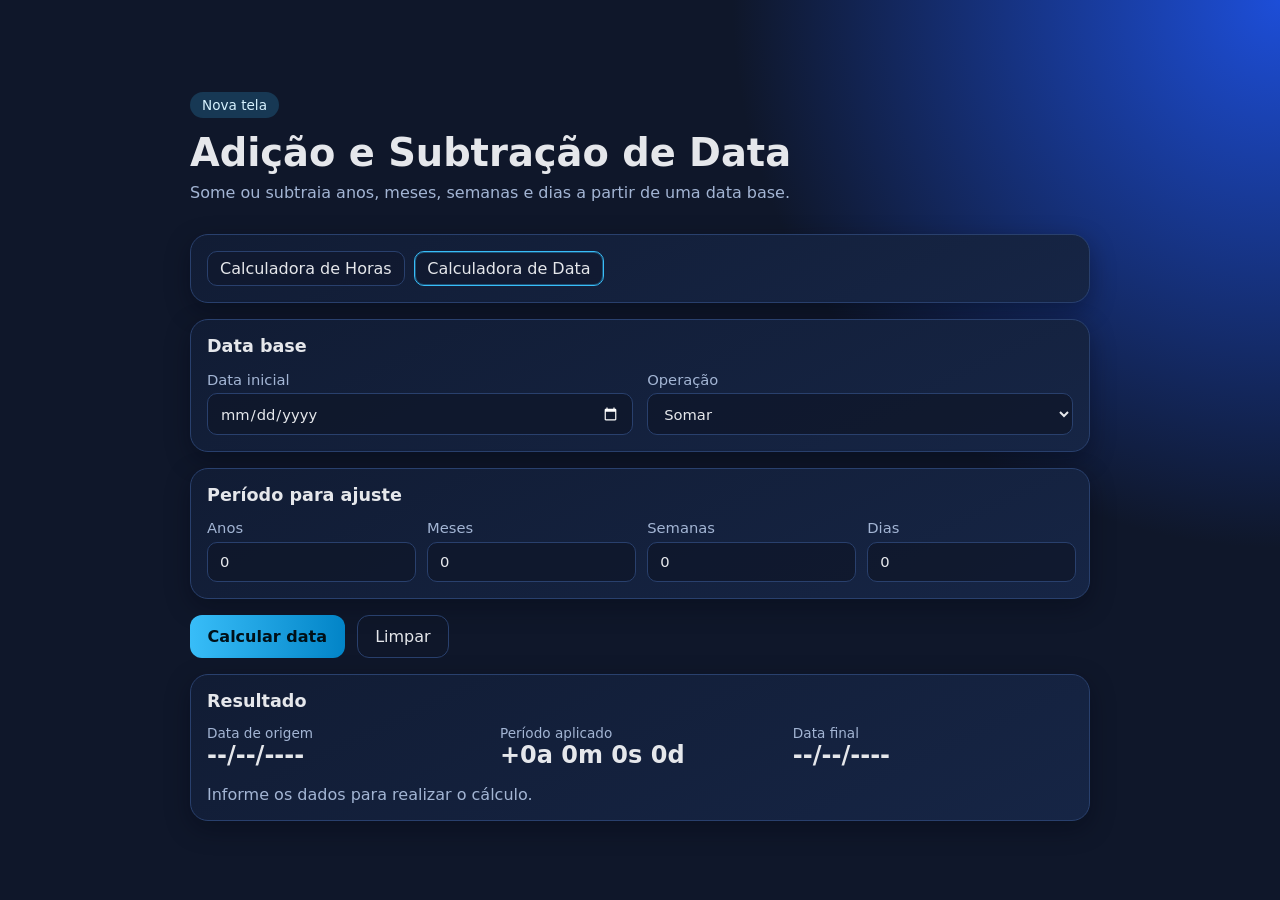
==== date.html @ 8247d6d0 "Adicionar nova tela para adição e subtração de datas" ====
<!doctype html>
<html lang="pt-BR">
  <head>
    <meta charset="UTF-8" />
    <meta name="viewport" content="width=device-width, initial-scale=1.0" />
    <title>Adição e Subtração de Data</title>
    <link rel="stylesheet" href="styles.css" />
  </head>
  <body>
    <main class="app">
      <header class="hero">
        <p class="badge">Nova tela</p>
        <h1>Adição e Subtração de Data</h1>
        <p class="subtitle">
          Some ou subtraia anos, meses, semanas e dias a partir de uma data base.
        </p>
      </header>

      <nav class="card nav-card">
        <a class="nav-link" href="index.html">Calculadora de Horas</a>
        <a class="nav-link active" href="date.html">Calculadora de Data</a>
      </nav>

      <section class="card inputs-card">
        <h2>Data base</h2>
        <div class="grid two-cols">
          <label>
            Data inicial
            <input id="baseDate" type="date" required />
          </label>
          <label>
            Operação
            <select id="dateOperation">
              <option value="add">Somar</option>
              <option value="subtract">Subtrair</option>
            </select>
          </label>
        </div>
      </section>

      <section class="card adjust-card">
        <h2>Período para ajuste</h2>
        <div class="adjust-row four-cols">
          <label>
            Anos
            <input id="years" type="number" min="0" value="0" />
          </label>
          <label>
            Meses
            <input id="months" type="number" min="0" value="0" />
          </label>
          <label>
            Semanas
            <input id="weeks" type="number" min="0" value="0" />
          </label>
          <label>
            Dias
            <input id="days" type="number" min="0" value="0" />
          </label>
        </div>
      </section>

      <div class="actions">
        <button id="dateCalculateBtn" type="button">Calcular data</button>
        <button id="dateResetBtn" type="button" class="secondary">Limpar</button>
      </div>

      <section class="card result-card" aria-live="polite">
        <h2>Resultado</h2>
        <div class="result-grid">
          <div>
            <span class="label">Data de origem</span>
            <strong id="originResult">--/--/----</strong>
          </div>
          <div>
            <span class="label">Período aplicado</span>
            <strong id="periodResult">+0a 0m 0s 0d</strong>
          </div>
          <div>
            <span class="label">Data final</span>
            <strong id="dateResult">--/--/----</strong>
          </div>
        </div>
        <p id="weekdayResult" class="helper">Informe os dados para realizar o cálculo.</p>
      </section>
    </main>

    <script src="date-script.js"></script>
  </body>
</html>
---- styles.css ----
:root {
  color-scheme: dark;
  --bg: #0f172a;
  --card: #111c34;
  --card-soft: #162545;
  --text: #e5e7eb;
  --muted: #a3b5d4;
  --accent: #38bdf8;
  --accent-dark: #0284c7;
  --border: #29406d;
  --success: #4ade80;
}

* {
  box-sizing: border-box;
}

body {
  margin: 0;
  min-height: 100vh;
  font-family: Inter, system-ui, -apple-system, Segoe UI, Roboto, sans-serif;
  background: radial-gradient(circle at top right, #1d4ed8 0%, var(--bg) 35%);
  color: var(--text);
  display: grid;
  place-items: center;
  padding: 2rem 1rem;
}

.app {
  width: min(900px, 100%);
  display: grid;
  gap: 1rem;
}

.hero h1 {
  margin: 0;
  font-size: clamp(1.75rem, 3vw, 2.4rem);
}

.badge {
  display: inline-block;
  background: rgba(56, 189, 248, 0.2);
  color: #d7f2ff;
  padding: 0.3rem 0.75rem;
  border-radius: 999px;
  font-size: 0.85rem;
  margin-bottom: 0.75rem;
}

.subtitle {
  margin-top: 0.5rem;
  color: var(--muted);
  max-width: 60ch;
}

.card {
  background: linear-gradient(155deg, var(--card), var(--card-soft));
  border: 1px solid var(--border);
  border-radius: 18px;
  padding: 1rem;
  box-shadow: 0 8px 24px rgba(3, 7, 18, 0.35);
}

.card h2 {
  margin: 0 0 0.9rem;
  font-size: 1.1rem;
}

.nav-card {
  display: flex;
  gap: 0.6rem;
  flex-wrap: wrap;
}

.nav-link {
  text-decoration: none;
  color: var(--text);
  border: 1px solid var(--border);
  border-radius: 10px;
  padding: 0.45rem 0.75rem;
  background: rgba(15, 23, 42, 0.55);
}

.nav-link.active {
  border-color: var(--accent);
  box-shadow: inset 0 0 0 1px rgba(56, 189, 248, 0.35);
}

.grid {
  display: grid;
  gap: 0.9rem;
}

.two-cols {
  grid-template-columns: repeat(auto-fit, minmax(180px, 1fr));
}

label {
  display: grid;
  gap: 0.35rem;
  color: var(--muted);
  font-size: 0.92rem;
}

input,
select,
button {
  font: inherit;
}

input,
select {
  border-radius: 10px;
  border: 1px solid var(--border);
  background: rgba(15, 23, 42, 0.78);
  color: var(--text);
  padding: 0.65rem 0.75rem;
}

input:focus,
select:focus,
button:focus,
.nav-link:focus {
  outline: 2px solid var(--accent);
  outline-offset: 1px;
}

.adjust-row {
  display: grid;
  gap: 0.9rem;
  grid-template-columns: repeat(auto-fit, minmax(140px, 1fr));
}

.four-cols {
  grid-template-columns: repeat(auto-fit, minmax(120px, 1fr));
}

.actions {
  display: flex;
  flex-wrap: wrap;
  gap: 0.75rem;
}

button {
  border: none;
  border-radius: 12px;
  padding: 0.7rem 1.1rem;
  cursor: pointer;
}

#calculateBtn,
#dateCalculateBtn {
  background: linear-gradient(90deg, var(--accent), var(--accent-dark));
  color: #001018;
  font-weight: 700;
}

.secondary {
  background: transparent;
  border: 1px solid var(--border);
  color: var(--text);
}

.result-grid {
  display: grid;
  gap: 0.8rem;
  grid-template-columns: repeat(auto-fit, minmax(180px, 1fr));
}

.label {
  display: block;
  color: var(--muted);
  font-size: 0.85rem;
}

strong {
  font-size: 1.5rem;
}

.helper {
  margin-bottom: 0;
  color: var(--muted);
}

.helper.success {
  color: var(--success);
}

.helper.error {
  color: #fda4af;
}
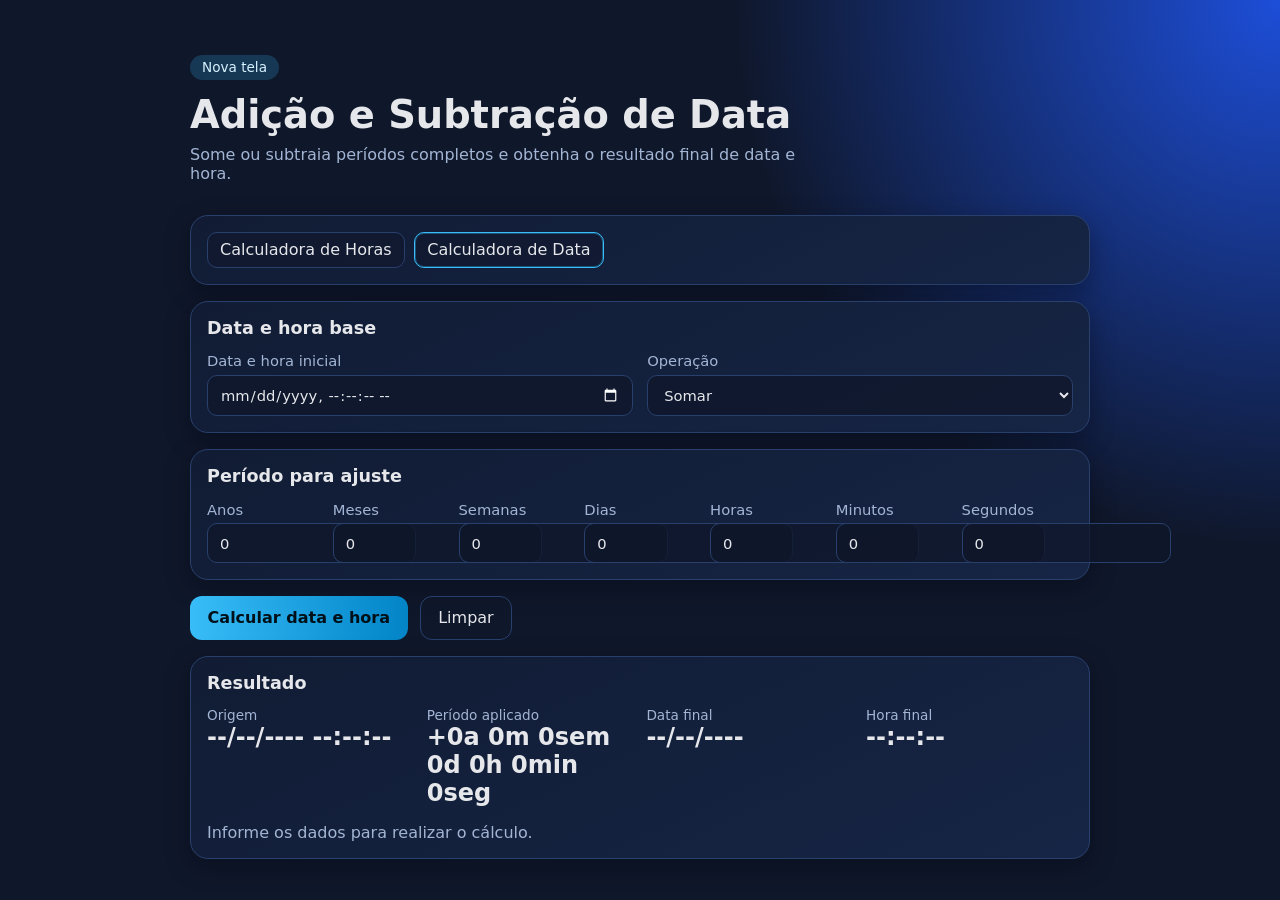
==== commit b505b17e: "Expandir calculadora de data para horas, minutos e segundos" ====
--- a/date.html
+++ b/date.html
@@ -12,7 +12,7 @@
         <p class="badge">Nova tela</p>
         <h1>Adição e Subtração de Data</h1>
         <p class="subtitle">
-          Some ou subtraia anos, meses, semanas e dias a partir de uma data base.
+          Some ou subtraia períodos completos e obtenha o resultado final de data e hora.
         </p>
       </header>
 
@@ -22,11 +22,11 @@
       </nav>
 
       <section class="card inputs-card">
-        <h2>Data base</h2>
+        <h2>Data e hora base</h2>
         <div class="grid two-cols">
           <label>
-            Data inicial
-            <input id="baseDate" type="date" required />
+            Data e hora inicial
+            <input id="baseDateTime" type="datetime-local" step="1" required />
           </label>
           <label>
             Operação
@@ -40,7 +40,7 @@
 
       <section class="card adjust-card">
         <h2>Período para ajuste</h2>
-        <div class="adjust-row four-cols">
+        <div class="adjust-row six-cols">
           <label>
             Anos
             <input id="years" type="number" min="0" value="0" />
@@ -57,11 +57,23 @@
             Dias
             <input id="days" type="number" min="0" value="0" />
           </label>
+          <label>
+            Horas
+            <input id="hours" type="number" min="0" value="0" />
+          </label>
+          <label>
+            Minutos
+            <input id="minutes" type="number" min="0" value="0" />
+          </label>
+          <label>
+            Segundos
+            <input id="seconds" type="number" min="0" value="0" />
+          </label>
         </div>
       </section>
 
       <div class="actions">
-        <button id="dateCalculateBtn" type="button">Calcular data</button>
+        <button id="dateCalculateBtn" type="button">Calcular data e hora</button>
         <button id="dateResetBtn" type="button" class="secondary">Limpar</button>
       </div>
 
@@ -69,16 +81,20 @@
         <h2>Resultado</h2>
         <div class="result-grid">
           <div>
-            <span class="label">Data de origem</span>
-            <strong id="originResult">--/--/----</strong>
+            <span class="label">Origem</span>
+            <strong id="originResult">--/--/---- --:--:--</strong>
           </div>
           <div>
             <span class="label">Período aplicado</span>
-            <strong id="periodResult">+0a 0m 0s 0d</strong>
+            <strong id="periodResult">+0a 0m 0sem 0d 0h 0min 0seg</strong>
           </div>
           <div>
             <span class="label">Data final</span>
             <strong id="dateResult">--/--/----</strong>
+          </div>
+          <div>
+            <span class="label">Hora final</span>
+            <strong id="timeResult">--:--:--</strong>
           </div>
         </div>
         <p id="weekdayResult" class="helper">Informe os dados para realizar o cálculo.</p>
--- a/styles.css
+++ b/styles.css
@@ -135,6 +135,10 @@
   grid-template-columns: repeat(auto-fit, minmax(120px, 1fr));
 }
 
+.six-cols {
+  grid-template-columns: repeat(auto-fit, minmax(110px, 1fr));
+}
+
 .actions {
   display: flex;
   flex-wrap: wrap;
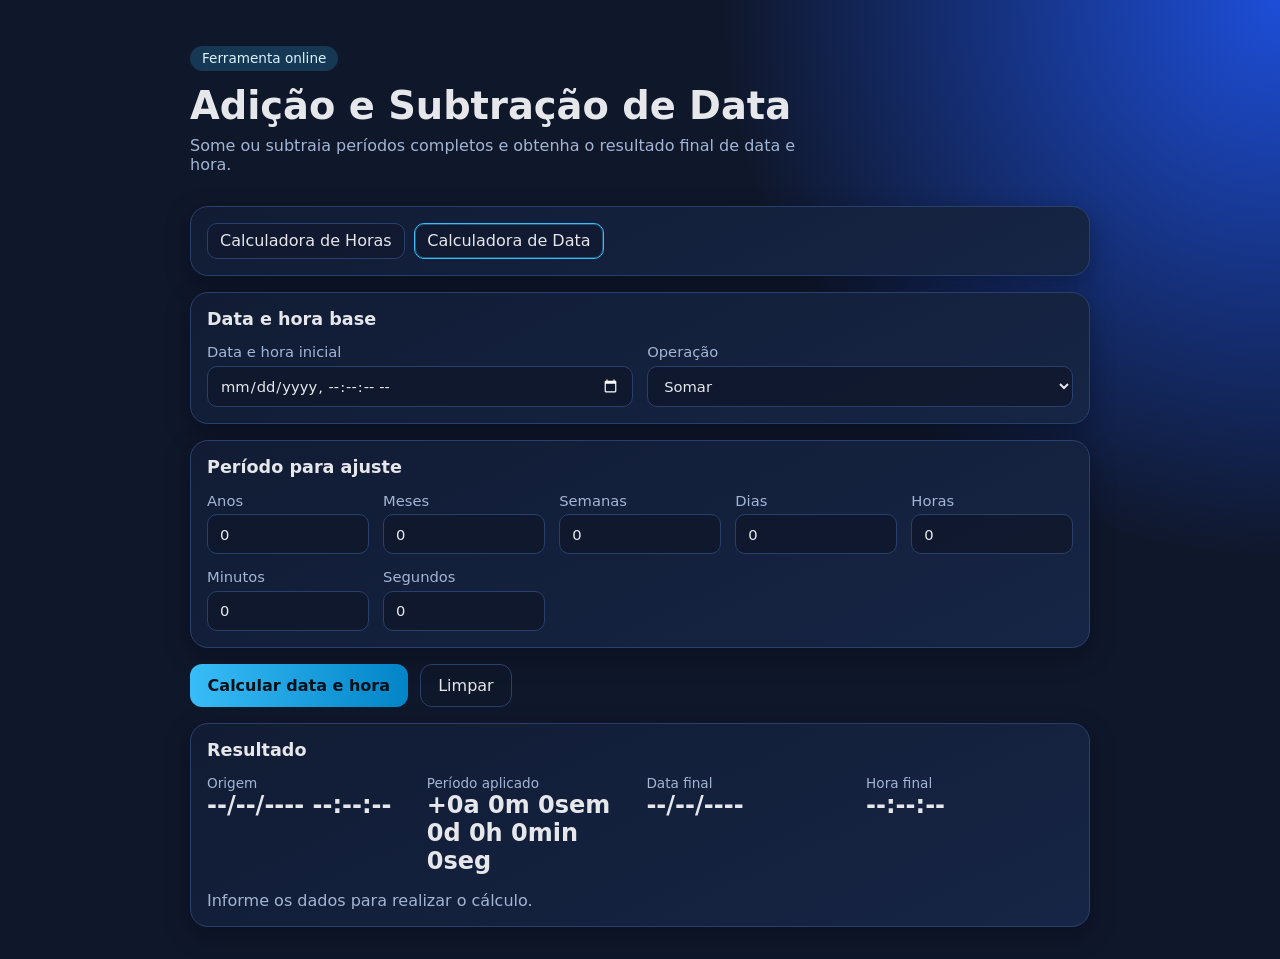
==== commit 0b6ddf40: "Atualizar badge da calculadora de data para Ferramenta online" ====
--- a/date.html
+++ b/date.html
@@ -9,7 +9,7 @@
   <body>
     <main class="app">
       <header class="hero">
-        <p class="badge">Nova tela</p>
+        <p class="badge">Ferramenta online</p>
         <h1>Adição e Subtração de Data</h1>
         <p class="subtitle">
           Some ou subtraia períodos completos e obtenha o resultado final de data e hora.
--- a/styles.css
+++ b/styles.css
@@ -110,6 +110,8 @@
 
 input,
 select {
+  width: 100%;
+  min-width: 0;
   border-radius: 10px;
   border: 1px solid var(--border);
   background: rgba(15, 23, 42, 0.78);
@@ -136,7 +138,37 @@
 }
 
 .six-cols {
-  grid-template-columns: repeat(auto-fit, minmax(110px, 1fr));
+  grid-template-columns: repeat(auto-fit, minmax(150px, 1fr));
+}
+
+.time-grid {
+  grid-template-columns: repeat(auto-fit, minmax(220px, 1fr));
+}
+
+.adjust-grid-hours {
+  grid-template-columns: repeat(auto-fit, minmax(170px, 1fr));
+}
+
+@media (max-width: 640px) {
+  body {
+    padding: 1rem 0.75rem;
+  }
+
+  .card {
+    padding: 0.9rem;
+  }
+
+  .time-grid,
+  .adjust-grid-hours,
+  .four-cols,
+  .six-cols,
+  .result-grid {
+    grid-template-columns: 1fr;
+  }
+
+  .actions button {
+    width: 100%;
+  }
 }
 
 .actions {
